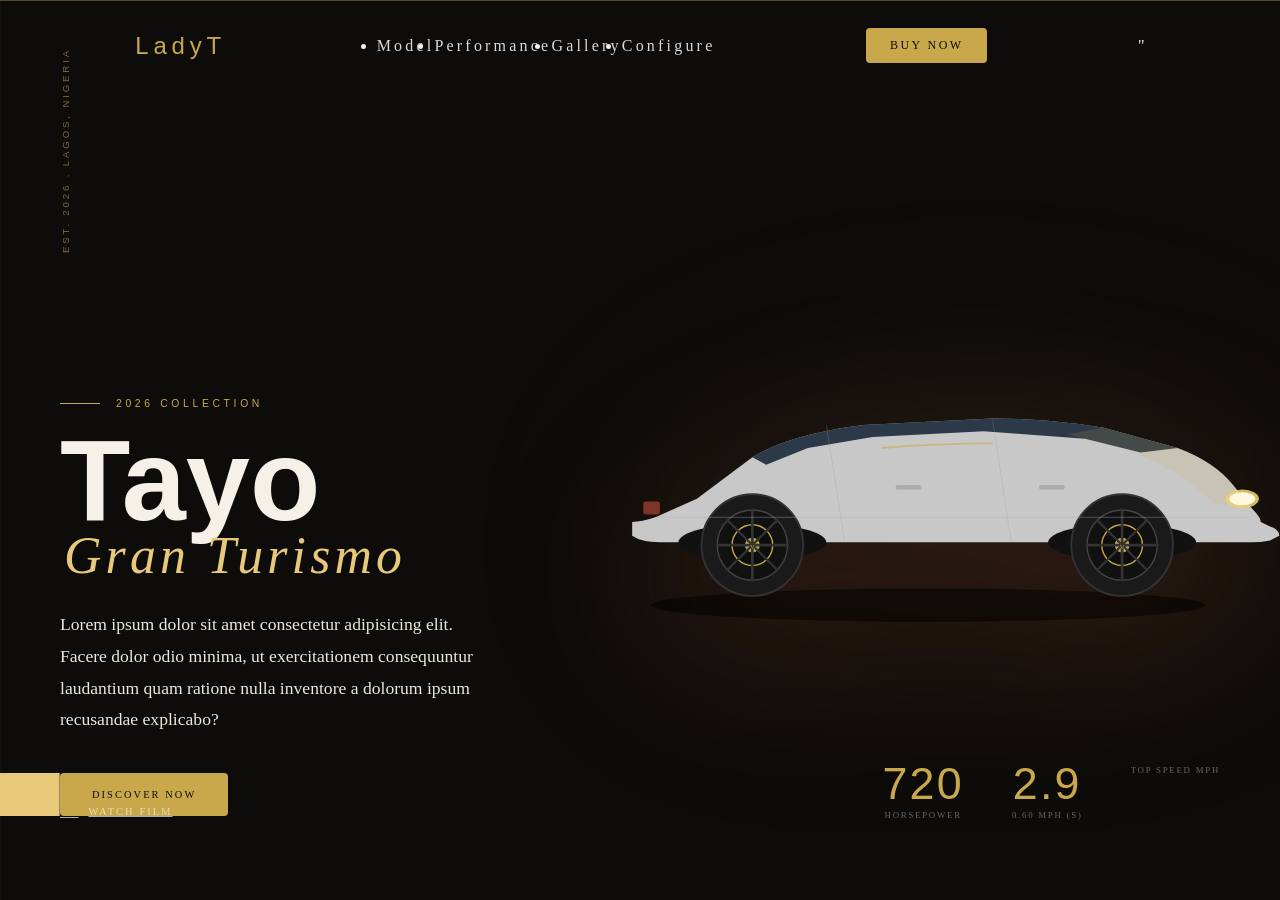
==== The_Car_Website/index.html @ d3ec61ac "I added The car website" ====
<!DOCTYPE html>
<html lang="en">
<head>
    <meta charset="UTF-8">
    <meta name="viewport" content="width=device-width, initial-scale=1.0">
    <title>Tayo Car Shop</title>
    <link rel="stylesheet" href="styles.css">
</head> 
<body>
  <!-- nav -->
  <nav>
    <!-- logo -->
    <a class="nav-logo" href="#">LadyT</a>
    
    <!--navigation links /nav links  -->
    <ul class="nav-links">
      <li>
        <a href="">Model</a>
      </li>
      <li>
        <a href="">Performance</a>
      </li>
      <li>
        <a href="">Gallery</a>
      </li>
      <li>
      <a href="">Configure</a>
      </li>
    </ul> 
    
    <a class="nav-cta" href="">Buy Now</a>                                                                                                                                                                                                                                                                                                                                                                                                                                                                                                                                                                                                                                                                                                                                                                                                                                                                                                                                                                                                                                                                                                                                                                                                                                                                                                                                                                                                                                                                                                                                                                                                                                                                                                                                                                                                                                                                                                                                                                                                                                                                                                                                                                                                                                                                                                                                                                                                                                                                                                                                                                                                                                                                                                                                                                                                                                                                                                                                                                                                                                                                                                                                                                                                                                                                                                                                                                                                                                                                                                                                                                                                                                                                                                                                                                                                                                                                                                                                                                                                                                                                                                                                                                                                                                                                                                                                                                                                                                                                                                                                                                                                                                                                                                                                                                                                                                                                                                                                                                                                                                                                                                                                                                                                                                                                                                                                                                                                                                                                                                                                                                                                                                                                                                                                                                                                                                                                                                                                                                                                                                                                                                                                                                                                                                                                                                                                                                                                                                                                                                                                                                                                                                                                                                                                                                                                                                                                                                                                                                                                                                                                                                                                                                                                                                                                                                                                                                                                                                                                                                                                                                                                                                                                                                                                                                                                                                                                                                                                                                                                 "
   </nav>
    <!-- Hero  -->
  <section class="hero">
    <div class="hero-bg"></div>
    <div class="hero-grid"></div>
    
    <span class="hero-tag">Est. 2026 . Lagos, Nigeria</span>

    <!-- our car -->
     <div class="hero-car">
      <svg viewBox="0 0 900 400" xmlns="http://www.w3.org/2000/svg" class="car-svg">
        <!-- Shadow -->
        <ellipse cx="450" cy="370" rx="300" ry="18" fill="rgba(0,0,0,0.5)" />
        <!-- Body -->
        <path
          d="M130 280 Q140 280 155 275 L200 255 L260 210 Q300 185 380 175 L520 168 Q580 168 640 178 L720 200 Q760 215 780 240 L800 265 Q810 275 810 280 L820 285 Q830 288 830 295 L820 300 Q810 302 800 302 L160 302 Q140 302 130 295 Z"
          fill="#c8c8c8" />
        <!-- Glass top -->
        <path
          d="M260 210 Q300 185 380 175 L520 168 Q580 168 640 178 L720 200 L680 205 L620 190 L510 182 L390 188 L320 200 L275 218 Z"
          fill="#1a2a3a" opacity="0.9" />
        <!-- Hood stripe gold -->
        <path d="M640 178 L720 200 Q760 215 780 240 L800 265 L760 260 L730 235 Q700 215 660 200 L600 185 Z"
          fill="#c9a84c" opacity="0.15" />
        <!-- Wheel arches -->
        <ellipse cx="260" cy="302" rx="80" ry="20" fill="#111" />
        <ellipse cx="660" cy="302" rx="80" ry="20" fill="#111" />
        <!-- Wheels back -->
        <circle cx="260" cy="305" r="55" fill="#1a1a1a" stroke="#333" stroke-width="2" />
        <circle cx="260" cy="305" r="38" fill="#111" stroke="#444" stroke-width="1.5" />
        <circle cx="260" cy="305" r="22" fill="#0d0d0d" stroke="#c9a84c" stroke-width="1.5" />
        <circle cx="260" cy="305" r="8" fill="#c9a84c" />
        <!-- Spokes back -->
        <line x1="260" y1="267" x2="260" y2="343" stroke="#333" stroke-width="3" stroke-linecap="round" />
        <line x1="222" y1="305" x2="298" y2="305" stroke="#333" stroke-width="3" stroke-linecap="round" />
        <line x1="233" y1="278" x2="287" y2="332" stroke="#333" stroke-width="2.5" stroke-linecap="round" />
        <line x1="287" y1="278" x2="233" y2="332" stroke="#333" stroke-width="2.5" stroke-linecap="round" />
        <!-- Wheels front -->
        <circle cx="660" cy="305" r="55" fill="#1a1a1a" stroke="#333" stroke-width="2" />
        <circle cx="660" cy="305" r="38" fill="#111" stroke="#444" stroke-width="1.5" />
        <circle cx="660" cy="305" r="22" fill="#0d0d0d" stroke="#c9a84c" stroke-width="1.5" />
        <circle cx="660" cy="305" r="8" fill="#c9a84c" />
        <!-- Spokes front -->
        <line x1="660" y1="267" x2="660" y2="343" stroke="#333" stroke-width="3" stroke-linecap="round" />
        <line x1="622" y1="305" x2="698" y2="305" stroke="#333" stroke-width="3" stroke-linecap="round" />
        <line x1="633" y1="278" x2="687" y2="332" stroke="#333" stroke-width="2.5" stroke-linecap="round" />
        <line x1="687" y1="278" x2="633" y2="332" stroke="#333" stroke-width="2.5" stroke-linecap="round" />
        <!-- Side detail -->
        <path d="M155 275 L800 275" stroke="#b0b0b0" stroke-width="1.5" opacity="0.3" />
        <path d="M400 200 Q460 195 520 195" stroke="#c9a84c" stroke-width="2" opacity="0.6" fill="none" />
        <!-- Headlight -->
        <ellipse cx="790" cy="255" rx="18" ry="10" fill="#e8d070" opacity="0.9" />
        <ellipse cx="790" cy="255" rx="14" ry="7" fill="#fff8e0" />
        <!-- Tail light -->
        <rect x="142" y="258" width="18" height="14" rx="3" fill="#8b3a2a" opacity="0.9" />
        <!-- Door lines -->
        <path d="M340 175 L360 302" stroke="#999" stroke-width="1" opacity="0.3" fill="none" />
        <path d="M520 170 L540 302" stroke="#999" stroke-width="1" opacity="0.3" fill="none" />
        <!-- Door handles -->
        <rect x="415" y="240" width="28" height="5" rx="2.5" fill="#999" opacity="0.6" />
        <rect x="570" y="240" width="28" height="5" rx="2.5" fill="#999" opacity="0.6" />
        <!-- Logo on wheel center -->
        <text x="260" y="309" text-anchor="middle" font-size="7" fill="#c9a84c" font-family="Georgia">V</text>
        <text x="660" y="309" text-anchor="middle" font-size="7" fill="#c9a84c" font-family="Georgia">V</text>
      </svg>
       </div>
    <!-- hero content -->
    <div class="hero-content">
      <div class="hero-eyebrow">2026 Collection</div>
      <h1 class="hero-title">Tayo<em>Gran Turismo</em></h1>
      <p class="hero-desc">Lorem ipsum dolor sit amet consectetur adipisicing elit. Facere dolor odio minima, ut exercitationem consequuntur laudantium quam ratione nulla inventore a dolorum ipsum recusandae explicabo?</p>
    <!-- actions -->
     <div class="hero-action">
      <a class="btn-primary" href="#"><span>Discover Now</span></a>
      <a class="btn-secondary" href="#">Watch Film</a>
     </div>
    </div>
    <!-- stats -->
    <div class="hero-stats">

      <div class="stat-item">
        <span class="stat-num">720</span>
        <span class="stat-label">Horsepower</span>
      </div>

      <div class="stat-item">
        <span class="stat-num">2.9</span>
        <span class="stat-label">0.60 mph (s)</span>
      </div>

      <div class="stat-item">
        <span class="stat-num"></span>
        <span class="stat-label">Top Speed mph</span>
      </div>
      
    </div>
  </section>

  <!-- cars {models} -->
   <!-- footer -->
</body>
</html>
---- The_Car_Website/styles.css ----
/* resetting the page */
*, *::before, *::after {
margin: 0;
padding: 0;
box-sizing: border-box;
}

/* delaring my colors */
:root {
    --cream: #f5f0e8;
    --ivory: #ede8dc;
    --dark: #0d0c0a;
    --carbon: #1a1917;
    --gold: #c9a84c;
    --gold-light: #e8c97a;
    --rust: #8b3a2a;
    --muted: #6b6560;
    --border: rgba(201, 168, 76, 0.25);
}

html {
    scroll-behavior: smooth;
}

body {
    background: var(--dark);
    color: var(--cream);
    font-family: Cambria, Cochin, Georgia, Times, 'Times New Roman', serif;
    overflow-x: hidden;
    /* cursor: none; */
}

/* nav styles starts here */

nav {
    position: fixed;
    z-index: 100;
    display: flex;
    align-items: center;
    justify-content: space-around;
    padding: 28px 60px;
    width: 100%;
    text-decoration: none;
    /* background-color: var(--muted); */
}    

.nav-links {
    display: flex;
    gap: 48px
    list-style: none;
}

.nav-logo {
    color: var(--gold);
    font-family: 'Trebuchet MS', 'Lucida Sans Unicode', 'Lucida Grande', 'Lucida Sans', Arial, sans-serif;
    letter-spacing: 0.2em;
    font-size: 1.5em;
    text-decoration: none;
}

.nav-links a {
    text-decoration: none;
    color: var(--cream);
    font-size: 1rem;
    letter-spacing: 0.2em;
    opacity: 0.9;
    transition: opacity 0.2s ease-in-out;
    }    

.nav-links a:hover {
    opacity: 1;
    color: var(--gold);
}

.nav-cta {
    font-size: 0.75rem;
    letter-spacing: 0.2em;
    color: var(--dark);
    background: var(--gold);
    text-transform: uppercase;
    text-decoration: none;
    padding: 10px 24px;
    border-radius: 4px;
}

.nav-cta:hover {
    background: e8c97a;
}
/* navigation ends here */  
/* hero styles starts here */

.hero {
    min-height: 100vh;
    position: relative;
    display: flex;
    align-items: flex-end;
    overflow: hidden;
    padding: 0 60px 80px;
}
.hero-bg {
    position: absolute;
    inset: 0;
    background: radial-gradient(eclipse 80% 60% at 70% 50%, rgba(139, 58, 42, 0.12) 0%, transparent 60%), linear-gradient(135deg, #0d0c0a 0%, #1a1917 50%, #0d0c0a)
}
.hero-grid {
    position: absolute;
    inset: 0;
    background-image: linear-gradient(rgba(201,168,76,0.4) 1px, transparent 1px), linear-gradient(90deg, rgba(201,168,76,0.04) 1px, transparent 1px);
    background-size: 80px 80px
    mask-image: linear-gradient(to bottom, transparent 0%, black 30%, black 70%, transparent 100%);
}

.hero-car {
    position:absolute;
    right: -5%;
    top: 50%;
    transform: translateY(-50%);
    width: 65%;
    animation: jump 6s ease-in-out infinite; 
}
@keyframes jump {
    0%, 100% {
        transform: translateY(-50%) translateX(0)
    }
    50% {
        transform: translateY(-52%) translateX(-8px);
    }
}

.hero-car svg {
    width: 100%
    height: auto;
    filter: drop-shadow(0 40px 80px rgba(139,58,42,0.3)) drop-shadow(0 0 120px rgba(201,168,76,0.08));
} 

.hero-tag {
    position:absolute;
    top: 48px;
    left: 60px;
    font-family: Verdana, Geneva, Tahoma, sans-serif;
    font-size: 0.6rem;
    letter-spacing: 0.3em;
    color: var(--gold);
    text-transform: uppercase;
    writing-mode:vertical-rl;
    transform: rotate(180deg);
    opacity: 0.6;
}

.hero-content { 
    position: relative;
    z-index: 2;
    max-width: 580px;
}

.hero-eyebrow {
    font-family: 'Trebuchet MS', 'Lucida Sans Unicode', 'Lucida Grande', 'Lucida Sans', Arial, sans-serif;
    font-size: 0.65rem;
    letter-spacing: 0.35em;
    color: var(--gold);
    text-transform: uppercase;
    margin-bottom: 20px;
    display: flex;
    align-items: center;
    gap: 16px;
}

.hero-eyebrow::before {
    content: '';
    width: 40px;
    height: 1px;
    background: var(--gold);
}

.hero-title {
    font-family: 'Gill Sans', 'Gill Sans MT', Calibri, 'Trebuchet MS', sans-serif;
    font-size: clamp(5rem, 9vw, 10rem);
    line-height: 0.9;
    margin-bottom: 30px;
}

.hero-title em {
    display: block;
    font-family: Georgia, 'Times New Roman', Times, serif;
    font-style: italic;
    font-size: 0.45em;
    font-weight: 300;
    letter-spacing: 0.08em;
    color: var(--gold-light);
    padding-left: 4px;
}

.hero-desc {
    font-size: 1.1rem;
    line-height: 1.8;
    color: var(--ivory);
    max-width: 420px;
    margin-bottom: 48px;
}

.hero-actions {
    display: flex;
    gap: 24px;
    align-items: center;
}

.btn-primary {
    font-size: 0.65rem;
    letter-spacing: 0.2em;
    text-transform: uppercase;
    color: var(--dark);
    background: var(--gold);
    padding: 16px 32px;
    text-decoration: none;
    border-radius: 4px;
    transition: all 0.3s;
    position: relative;
    overflow:hidden;
}

.btn-primary::after {
    content: '';
    position: absolute;
    inset: 0;
    background: var(--gold-light);
    transform: translateX(-100%);
    transition: transform 0.3s ease;
}
.btn-primary:hover::after {
    transform: translateX(0);
}

.btn-primary span {
    position: relative;
    z-index: 1;
}

.btn-secondary {
    font-size: 0.65rem;
    letter-spacing: 0.2em;
    text-transform: uppercase;
    color: var(--cream)
    text-decoration: none;
    display: flex;
    align-items: center;
    gap: 10px;
    opacity: 0.7;
    transition: opacity 0.2s;
}

.btn-secondary:hover {
    opacity: 1;
}

.btn-secondary::before {
    content: '->';
    font-size: 1rem;
    color: var(--gold);
}

.hero-stats {
    position: absolute;
    right: 60px;
    bottom: 80px;
    display: flex;
    gap: 48px;
    z-index: 2;
}

.stat-item {
    text-align: center;
}

.stat-num {
    font-family: 'Trebuchet MS', 'Lucida Sans Unicode', 'Lucida Grande', 'Lucida Sans', Arial, sans-serif;
    font-size: 2.8rem;
    letter-spacing: 0.05em;
    color: var(--gold);
    display: block;
    line-height: 1;
}

.stat-label {
    font-size: 0.55rem;
    letter-spacing: 0.2em;
    text-transform: uppercase;
    color: var(--muted);
    margin-top: 4px;
    display: block;
}
/* hero styles ends here */
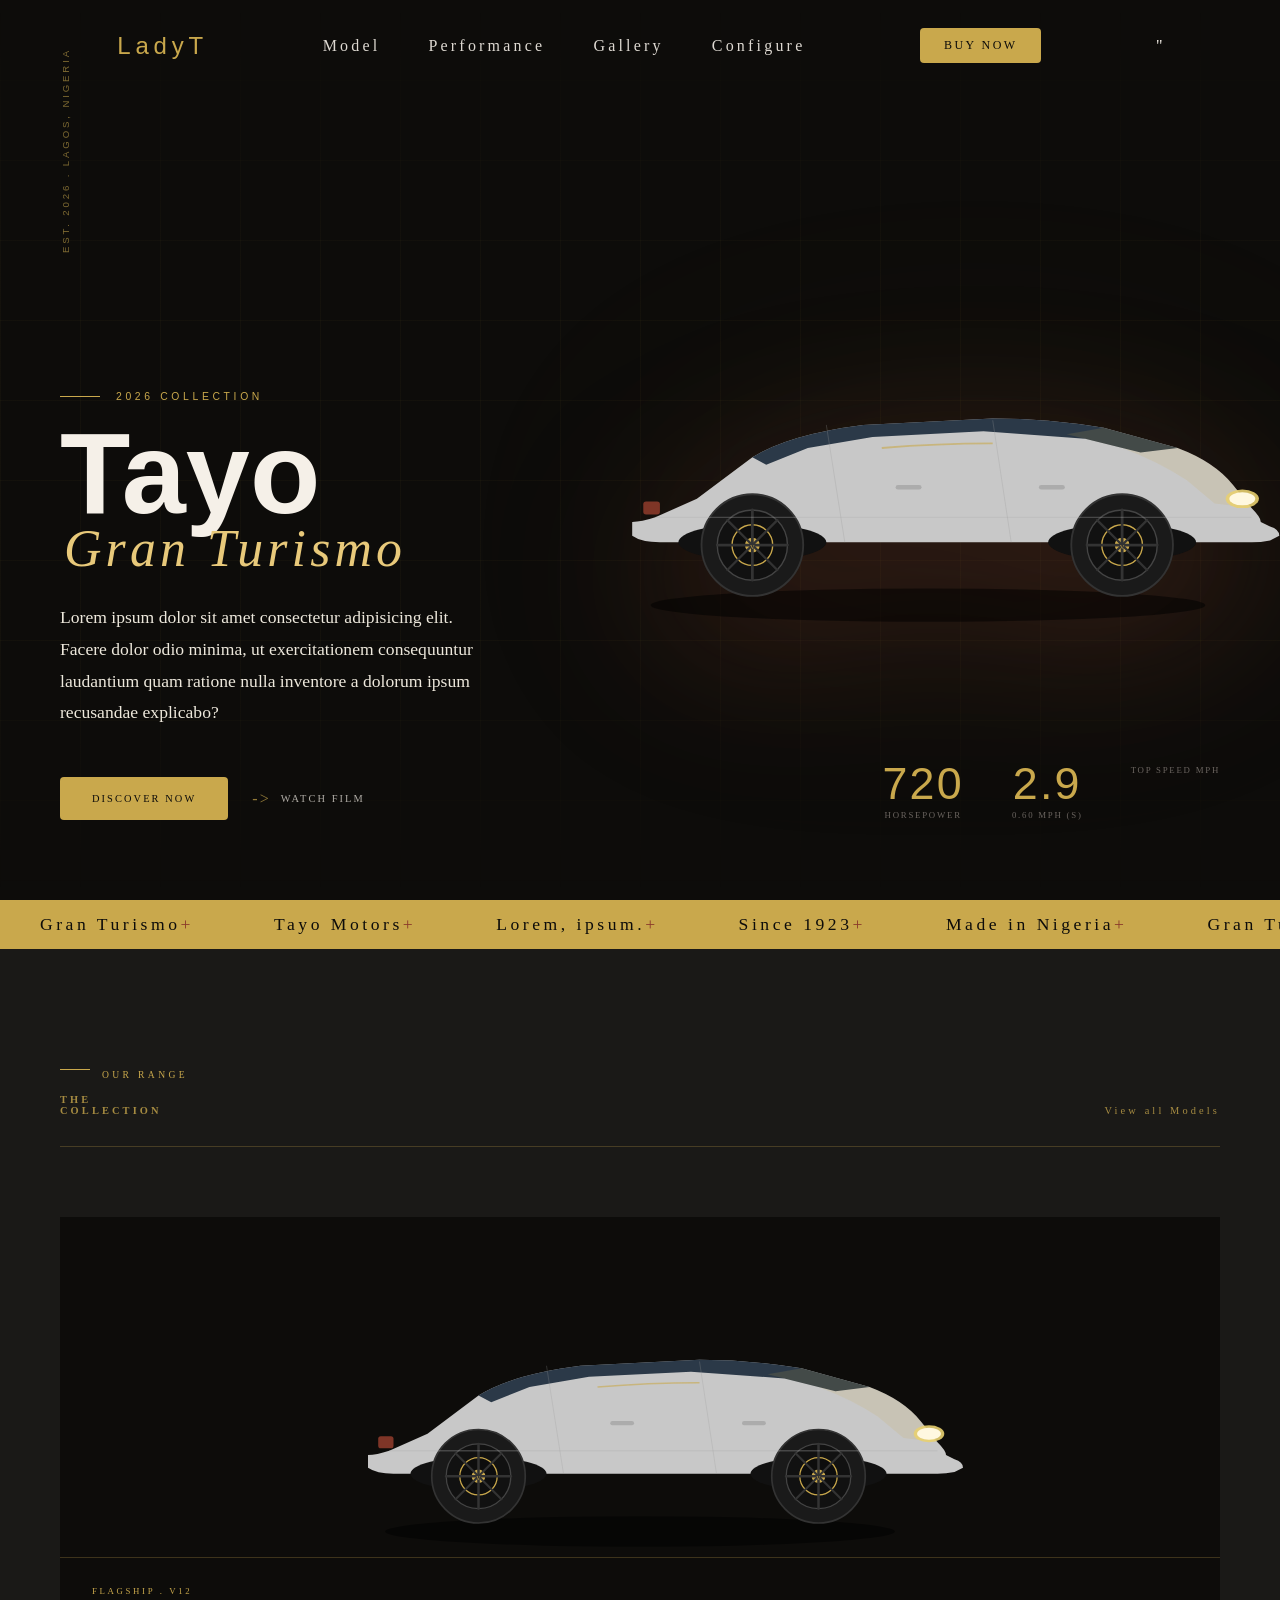
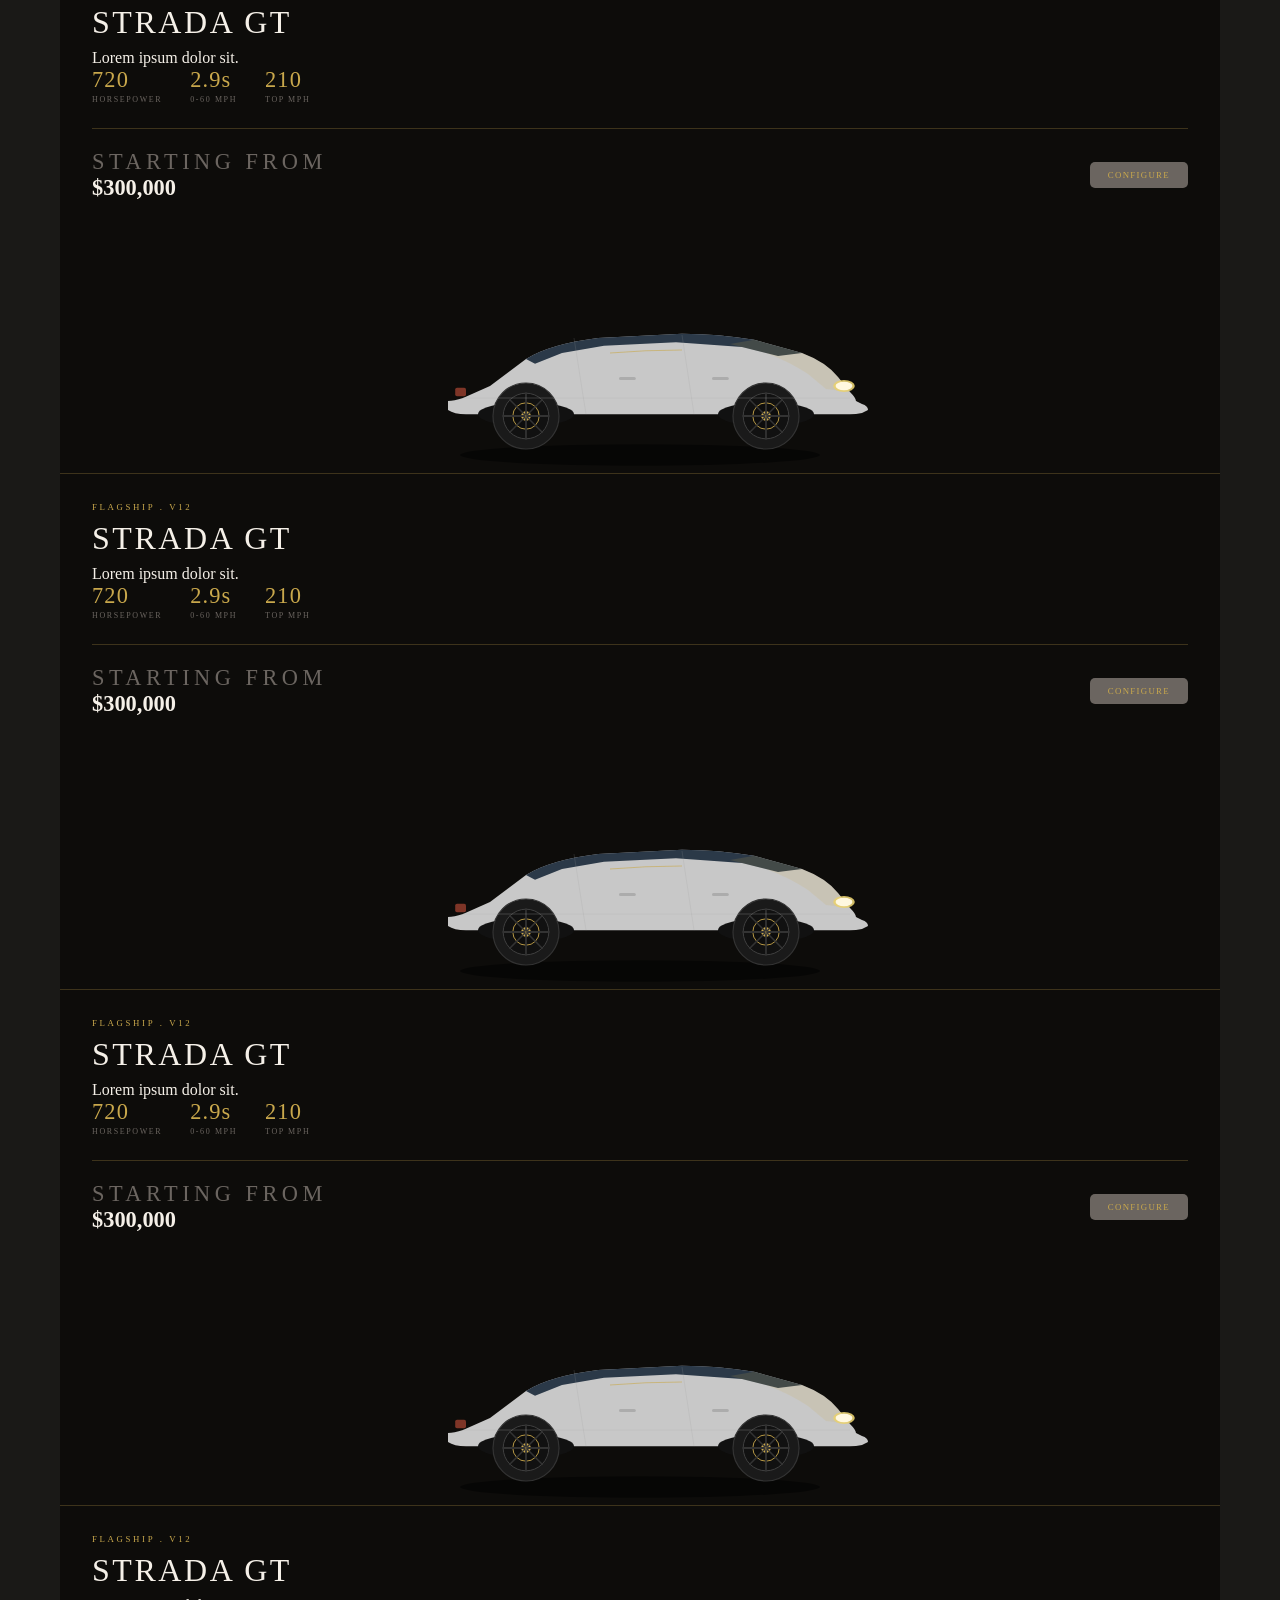
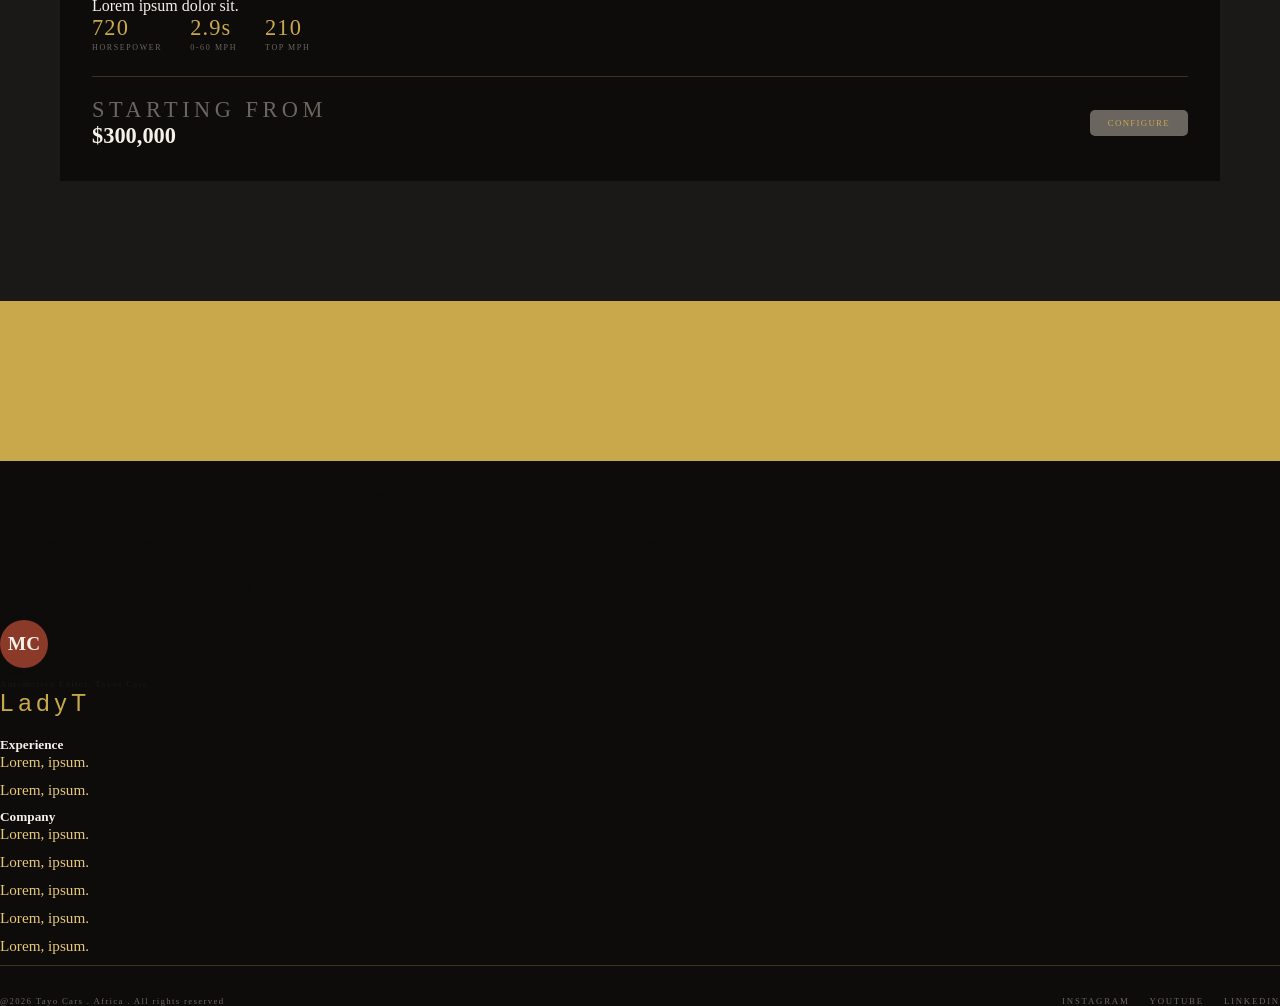
==== commit c817334e: "I added the Portfolio_Card" ====
--- a/The_Car_Website/index.html
+++ b/The_Car_Website/index.html
@@ -118,7 +118,6 @@
         <span class="stat-num">2.9</span>
         <span class="stat-label">0.60 mph (s)</span>
       </div>
-
       <div class="stat-item">
         <span class="stat-num"></span>
         <span class="stat-label">Top Speed mph</span>
@@ -127,7 +126,507 @@
     </div>
   </section>
 
-  <!-- cars {models} -->
-   <!-- footer -->
+  <!-- marquee-->
+   <div class="marquee-strip">
+    <div class="marquee-inner">
+      <span class="marquee-item">Gran Turismo<span class="marquee-dot">+</span></span>
+      <span class="marquee-item">Tayo Motors<span class="marquee-dot">+</span></span>
+      <span class="marquee-item">Lorem, ipsum.<span class="marquee-dot">+</span></span>
+      <span class="marquee-item">Since 1923<span class="marquee-dot">+</span></span>
+      <span class="marquee-item">Made in Nigeria<span class="marquee-dot">+</span></span>
+      <span class="marquee-item">Gran Turismo<span class="marquee-dot">+</span></span>
+      <span class="marquee-item">Tayo Motors<span class="marquee-dot">+</span></span>
+      <span class="marquee-item">Lorem, ipsum.<span class="marquee-dot">+</span></span>
+      <span class="marquee-item">Made in Nigeria<span class="marquee-dot">+</span></sp
+      <span class="marquee-item">Gran Turismo<span class="marquee-dot">+</span></span>
+      <span class="marquee-item">Tayo Motors<span class="marquee-dot">+</span></span>
+      <span class="marquee-item">Lorem, ipsum.<span class="marquee-dot">+</span></span>
+      <span class="marquee-item">Since 1923<span class="marquee-dot">+</span></span>
+      </div>
+   </div>
+  <!-- cars {models} section -->
+   <section class="models">
+    <div class="section-header">
+      <di>
+        <div class="section-label">Our Range</div>
+        <h2 class="section-link">THE <br> COLLECTION</h2>
+      </di>
+      <a href="#" class="section-link">View all Models</a>
+    </div>
+<div class="models-grid">
+
+  <!-- first card-large-->
+   <div class="model-card">
+    <div class="model-visual">
+      <div class="model-bg bg-1"></div>
+
+      <!-- importing car SVG-->
+       <svg viewBox="0 0 900 400" xmlns="http://www.w3.org/2000/svg" class="car-svg another-class">
+        <!-- Shadow -->
+        <ellipse cx="450" cy="370" rx="300" ry="18" fill="rgba(0,0,0,0.5)" />
+        <!-- Body -->
+        <path
+          d="M130 280 Q140 280 155 275 L200 255 L260 210 Q300 185 380 175 L520 168 Q580 168 640 178 L720 200 Q760 215 780 240 L800 265 Q810 275 810 280 L820 285 Q830 288 830 295 L820 300 Q810 302 800 302 L160 302 Q140 302 130 295 Z"
+          fill="#c8c8c8" />
+        <!-- Glass top -->
+        <path
+          d="M260 210 Q300 185 380 175 L520 168 Q580 168 640 178 L720 200 L680 205 L620 190 L510 182 L390 188 L320 200 L275 218 Z"
+          fill="#1a2a3a" opacity="0.9" />
+        <!-- Hood stripe gold -->
+        <path d="M640 178 L720 200 Q760 215 780 240 L800 265 L760 260 L730 235 Q700 215 660 200 L600 185 Z"
+          fill="#c9a84c" opacity="0.15" />
+        <!-- Wheel arches -->
+        <ellipse cx="260" cy="302" rx="80" ry="20" fill="#111" />
+        <ellipse cx="660" cy="302" rx="80" ry="20" fill="#111" />
+        <!-- Wheels back -->
+        <circle cx="260" cy="305" r="55" fill="#1a1a1a" stroke="#333" stroke-width="2" />
+        <circle cx="260" cy="305" r="38" fill="#111" stroke="#444" stroke-width="1.5" />
+        <circle cx="260" cy="305" r="22" fill="#0d0d0d" stroke="#c9a84c" stroke-width="1.5" />
+        <circle cx="260" cy="305" r="8" fill="#c9a84c" />
+        <!-- Spokes back -->
+        <line x1="260" y1="267" x2="260" y2="343" stroke="#333" stroke-width="3" stroke-linecap="round" />
+        <line x1="222" y1="305" x2="298" y2="305" stroke="#333" stroke-width="3" stroke-linecap="round" />
+        <line x1="233" y1="278" x2="287" y2="332" stroke="#333" stroke-width="2.5" stroke-linecap="round" />
+        <line x1="287" y1="278" x2="233" y2="332" stroke="#333" stroke-width="2.5" stroke-linecap="round" />
+        <!-- Wheels front -->
+        <circle cx="660" cy="305" r="55" fill="#1a1a1a" stroke="#333" stroke-width="2" />
+        <circle cx="660" cy="305" r="38" fill="#111" stroke="#444" stroke-width="1.5" />
+        <circle cx="660" cy="305" r="22" fill="#0d0d0d" stroke="#c9a84c" stroke-width="1.5" />
+        <circle cx="660" cy="305" r="8" fill="#c9a84c" />
+        <!-- Spokes front -->
+        <line x1="660" y1="267" x2="660" y2="343" stroke="#333" stroke-width="3" stroke-linecap="round" />
+        <line x1="622" y1="305" x2="698" y2="305" stroke="#333" stroke-width="3" stroke-linecap="round" />
+        <line x1="633" y1="278" x2="687" y2="332" stroke="#333" stroke-width="2.5" stroke-linecap="round" />
+        <line x1="687" y1="278" x2="633" y2="332" stroke="#333" stroke-width="2.5" stroke-linecap="round" />
+        <!-- Side detail -->
+        <path d="M155 275 L800 275" stroke="#b0b0b0" stroke-width="1.5" opacity="0.3" />
+        <path d="M400 200 Q460 195 520 195" stroke="#c9a84c" stroke-width="2" opacity="0.6" fill="none" />
+        <!-- Headlight -->
+        <ellipse cx="790" cy="255" rx="18" ry="10" fill="#e8d070" opacity="0.9" />
+        <ellipse cx="790" cy="255" rx="14" ry="7" fill="#fff8e0" />
+        <!-- Tail light -->
+        <rect x="142" y="258" width="18" height="14" rx="3" fill="#8b3a2a" opacity="0.9" />
+        <!-- Door lines -->
+        <path d="M340 175 L360 302" stroke="#999" stroke-width="1" opacity="0.3" fill="none" />
+        <path d="M520 170 L540 302" stroke="#999" stroke-width="1" opacity="0.3" fill="none" />
+        <!-- Door handles -->
+        <rect x="415" y="240" width="28" height="5" rx="2.5" fill="#999" opacity="0.6" />
+        <rect x="570" y="240" width="28" height="5" rx="2.5" fill="#999" opacity="0.6" />
+        <!-- Logo on wheel center -->
+        <text x="260" y="309" text-anchor="middle" font-size="7" fill="#c9a84c" font-family="Georgia">V</text>
+        <text x="660" y="309" text-anchor="middle" font-size="7" fill="#c9a84c" font-family="Georgia">V</text>
+      </svg>
+
+    </div>
+
+    <div class="model-info">
+      <!-- badge, name, price, stat, amount -->
+       <div class="model-badge">Flagship . V12</div>
+       <div class="model-name">STRADA GT</div>
+       <div class="model-tagline">Lorem ipsum dolor sit.</div>
+
+       <div class="model-specs">
+
+        <!-- we have three specs -->
+         <div class="spec">
+          <div class="spec-val">720</div>
+          <div class="spec-key">Horsepower</div>
+        </div>
+
+        <div class="spec">
+          <div class="spec-val">2.9s</div>
+          <div class="spec-key">0-60 mph</div>
+        </div>
+
+        <div class="spec">
+          <div class="spec-val">210</div>
+          <div class="spec-key">Top mph</div>
+        </div>
+
+       </div>
+
+       <div class="model-price">
+        <div>
+          <div class="price-label">starting from</div>
+          <div class="price-val">$300,000</div>
+        </div>
+        <a href="#" class="price-btn">Configure</a>
+       </div>
+      </div>
+   </div>
+   
+   
+   <!-- third card -->
+   <div class="model-card">
+    <div class="model-visual">
+      <div class="model-bg bg-3"></div>
+
+      <!-- importing car SVG-->
+       <svg viewBox="0 0 900 400" xmlns="http://www.w3.org/2000/svg" class="car-svg another-class">
+        <!-- Shadow -->
+        <ellipse cx="450" cy="370" rx="300" ry="18" fill="rgba(0,0,0,0.5)" />
+        <!-- Body -->
+        <path
+          d="M130 280 Q140 280 155 275 L200 255 L260 210 Q300 185 380 175 L520 168 Q580 168 640 178 L720 200 Q760 215 780 240 L800 265 Q810 275 810 280 L820 285 Q830 288 830 295 L820 300 Q810 302 800 302 L160 302 Q140 302 130 295 Z"
+          fill="#c8c8c8" />
+        <!-- Glass top -->
+        <path
+          d="M260 210 Q300 185 380 175 L520 168 Q580 168 640 178 L720 200 L680 205 L620 190 L510 182 L390 188 L320 200 L275 218 Z"
+          fill="#1a2a3a" opacity="0.9" />
+        <!-- Hood stripe gold -->
+        <path d="M640 178 L720 200 Q760 215 780 240 L800 265 L760 260 L730 235 Q700 215 660 200 L600 185 Z"
+          fill="#c9a84c" opacity="0.15" />
+        <!-- Wheel arches -->
+        <ellipse cx="260" cy="302" rx="80" ry="20" fill="#111" />
+        <ellipse cx="660" cy="302" rx="80" ry="20" fill="#111" />
+        <!-- Wheels back -->
+        <circle cx="260" cy="305" r="55" fill="#1a1a1a" stroke="#333" stroke-width="2" />
+        <circle cx="260" cy="305" r="38" fill="#111" stroke="#444" stroke-width="1.5" />
+        <circle cx="260" cy="305" r="22" fill="#0d0d0d" stroke="#c9a84c" stroke-width="1.5" />
+        <circle cx="260" cy="305" r="8" fill="#c9a84c" />
+        <!-- Spokes back -->
+        <line x1="260" y1="267" x2="260" y2="343" stroke="#333" stroke-width="3" stroke-linecap="round" />
+        <line x1="222" y1="305" x2="298" y2="305" stroke="#333" stroke-width="3" stroke-linecap="round" />
+        <line x1="233" y1="278" x2="287" y2="332" stroke="#333" stroke-width="2.5" stroke-linecap="round" />
+        <line x1="287" y1="278" x2="233" y2="332" stroke="#333" stroke-width="2.5" stroke-linecap="round" />
+        <!-- Wheels front -->
+        <circle cx="660" cy="305" r="55" fill="#1a1a1a" stroke="#333" stroke-width="2" />
+        <circle cx="660" cy="305" r="38" fill="#111" stroke="#444" stroke-width="1.5" />
+        <circle cx="660" cy="305" r="22" fill="#0d0d0d" stroke="#c9a84c" stroke-width="1.5" />
+        <circle cx="660" cy="305" r="8" fill="#c9a84c" />
+        <!-- Spokes front -->
+        <line x1="660" y1="267" x2="660" y2="343" stroke="#333" stroke-width="3" stroke-linecap="round" />
+        <line x1="622" y1="305" x2="698" y2="305" stroke="#333" stroke-width="3" stroke-linecap="round" />
+        <line x1="633" y1="278" x2="687" y2="332" stroke="#333" stroke-width="2.5" stroke-linecap="round" />
+        <line x1="687" y1="278" x2="633" y2="332" stroke="#333" stroke-width="2.5" stroke-linecap="round" />
+        <!-- Side detail -->
+        <path d="M155 275 L800 275" stroke="#b0b0b0" stroke-width="1.5" opacity="0.3" />
+        <path d="M400 200 Q460 195 520 195" stroke="#c9a84c" stroke-width="2" opacity="0.6" fill="none" />
+        <!-- Headlight -->
+        <ellipse cx="790" cy="255" rx="18" ry="10" fill="#e8d070" opacity="0.9" />
+        <ellipse cx="790" cy="255" rx="14" ry="7" fill="#fff8e0" />
+        <!-- Tail light -->
+        <rect x="142" y="258" width="18" height="14" rx="3" fill="#8b3a2a" opacity="0.9" />
+        <!-- Door lines -->
+        <path d="M340 175 L360 302" stroke="#999" stroke-width="1" opacity="0.3" fill="none" />
+        <path d="M520 170 L540 302" stroke="#999" stroke-width="1" opacity="0.3" fill="none" />
+        <!-- Door handles -->
+        <rect x="415" y="240" width="28" height="5" rx="2.5" fill="#999" opacity="0.6" />
+        <rect x="570" y="240" width="28" height="5" rx="2.5" fill="#999" opacity="0.6" />
+        <!-- Logo on wheel center -->
+        <text x="260" y="309" text-anchor="middle" font-size="7" fill="#c9a84c" font-family="Georgia">V</text>
+        <text x="660" y="309" text-anchor="middle" font-size="7" fill="#c9a84c" font-family="Georgia">V</text>
+      </svg>
+    
+      </div>
+
+    <div class="model-info">
+      <!-- badge, name, price, stat, amount -->
+       <div class="model-badge">Flagship . V12</div>
+       <div class="model-name">STRADA GT</div>
+       <div class="model-tagline">Lorem ipsum dolor sit.</div>
+
+       <div class="model-specs">
+
+        <!-- we have three specs -->
+         <div class="spec">
+          <div class="spec-val">720</div>
+          <div class="spec-key">Horsepower</div>
+        </div>
+
+        <div class="spec">
+          <div class="spec-val">2.9s</div>
+          <div class="spec-key">0-60 mph</div>
+        </div>
+
+        <div class="spec">
+          <div class="spec-val">210</div>
+          <div class="spec-key">Top mph</div>
+        </div>
+
+       </div>
+
+       <div class="model-price">
+        <div>
+          <div class="price-label">starting from</div>
+          <div class="price-val">$300,000</div>
+        </div>
+        <a href="#" class="price-btn">Configure</a>
+       </div>
+      </div>
+   
+    </div>
+
+    <!-- fourth card-->
+<div class="model-card">
+    <div class="model-visual">
+      <div class="model-bg bg-4"></div>
+
+      <!-- importing car SVG-->
+       <svg viewBox="0 0 900 400" xmlns="http://www.w3.org/2000/svg" class="car-svg another-class">
+        <!-- Shadow -->
+        <ellipse cx="450" cy="370" rx="300" ry="18" fill="rgba(0,0,0,0.5)" />
+        <!-- Body -->
+        <path
+          d="M130 280 Q140 280 155 275 L200 255 L260 210 Q300 185 380 175 L520 168 Q580 168 640 178 L720 200 Q760 215 780 240 L800 265 Q810 275 810 280 L820 285 Q830 288 830 295 L820 300 Q810 302 800 302 L160 302 Q140 302 130 295 Z"
+          fill="#c8c8c8" />
+        <!-- Glass top -->
+        <path
+          d="M260 210 Q300 185 380 175 L520 168 Q580 168 640 178 L720 200 L680 205 L620 190 L510 182 L390 188 L320 200 L275 218 Z"
+          fill="#1a2a3a" opacity="0.9" />
+        <!-- Hood stripe gold -->
+        <path d="M640 178 L720 200 Q760 215 780 240 L800 265 L760 260 L730 235 Q700 215 660 200 L600 185 Z"
+          fill="#c9a84c" opacity="0.15" />
+        <!-- Wheel arches -->
+        <ellipse cx="260" cy="302" rx="80" ry="20" fill="#111" />
+        <ellipse cx="660" cy="302" rx="80" ry="20" fill="#111" />
+        <!-- Wheels back -->
+        <circle cx="260" cy="305" r="55" fill="#1a1a1a" stroke="#333" stroke-width="2" />
+        <circle cx="260" cy="305" r="38" fill="#111" stroke="#444" stroke-width="1.5" />
+        <circle cx="260" cy="305" r="22" fill="#0d0d0d" stroke="#c9a84c" stroke-width="1.5" />
+        <circle cx="260" cy="305" r="8" fill="#c9a84c" />
+        <!-- Spokes back -->
+        <line x1="260" y1="267" x2="260" y2="343" stroke="#333" stroke-width="3" stroke-linecap="round" />
+        <line x1="222" y1="305" x2="298" y2="305" stroke="#333" stroke-width="3" stroke-linecap="round" />
+        <line x1="233" y1="278" x2="287" y2="332" stroke="#333" stroke-width="2.5" stroke-linecap="round" />
+        <line x1="287" y1="278" x2="233" y2="332" stroke="#333" stroke-width="2.5" stroke-linecap="round" />
+        <!-- Wheels front -->
+        <circle cx="660" cy="305" r="55" fill="#1a1a1a" stroke="#333" stroke-width="2" />
+        <circle cx="660" cy="305" r="38" fill="#111" stroke="#444" stroke-width="1.5" />
+        <circle cx="660" cy="305" r="22" fill="#0d0d0d" stroke="#c9a84c" stroke-width="1.5" />
+        <circle cx="660" cy="305" r="8" fill="#c9a84c" />
+        <!-- Spokes front -->
+        <line x1="660" y1="267" x2="660" y2="343" stroke="#333" stroke-width="3" stroke-linecap="round" />
+        <line x1="622" y1="305" x2="698" y2="305" stroke="#333" stroke-width="3" stroke-linecap="round" />
+        <line x1="633" y1="278" x2="687" y2="332" stroke="#333" stroke-width="2.5" stroke-linecap="round" />
+        <line x1="687" y1="278" x2="633" y2="332" stroke="#333" stroke-width="2.5" stroke-linecap="round" />
+        <!-- Side detail -->
+        <path d="M155 275 L800 275" stroke="#b0b0b0" stroke-width="1.5" opacity="0.3" />
+        <path d="M400 200 Q460 195 520 195" stroke="#c9a84c" stroke-width="2" opacity="0.6" fill="none" />
+        <!-- Headlight -->
+        <ellipse cx="790" cy="255" rx="18" ry="10" fill="#e8d070" opacity="0.9" />
+        <ellipse cx="790" cy="255" rx="14" ry="7" fill="#fff8e0" />
+        <!-- Tail light -->
+        <rect x="142" y="258" width="18" height="14" rx="3" fill="#8b3a2a" opacity="0.9" />
+        <!-- Door lines -->
+        <path d="M340 175 L360 302" stroke="#999" stroke-width="1" opacity="0.3" fill="none" />
+        <path d="M520 170 L540 302" stroke="#999" stroke-width="1" opacity="0.3" fill="none" />
+        <!-- Door handles -->
+        <rect x="415" y="240" width="28" height="5" rx="2.5" fill="#999" opacity="0.6" />
+        <rect x="570" y="240" width="28" height="5" rx="2.5" fill="#999" opacity="0.6" />
+        <!-- Logo on wheel center -->
+        <text x="260" y="309" text-anchor="middle" font-size="7" fill="#c9a84c" font-family="Georgia">V</text>
+        <text x="660" y="309" text-anchor="middle" font-size="7" fill="#c9a84c" font-family="Georgia">V</text>
+      </svg>
+    
+      </div>
+
+    <div class="model-info">
+      <!-- badge, name, price, stat, amount -->
+       <div class="model-badge">Flagship . V12</div>
+       <div class="model-name">STRADA GT</div>
+       <div class="model-tagline">Lorem ipsum dolor sit.</div>
+
+       <div class="model-specs">
+
+        <!-- we have three specs -->
+         <div class="spec">
+          <div class="spec-val">720</div>
+          <div class="spec-key">Horsepower</div>
+        </div>
+
+        <div class="spec">
+          <div class="spec-val">2.9s</div>
+          <div class="spec-key">0-60 mph</div>
+        </div>
+
+        <div class="spec">  
+          <div class="spec-val">210</div>
+          <div class="spec-key">Top mph</div>
+        </div>
+
+       </div>
+
+       <div class="model-price">
+        <div>
+          <div class="price-label">starting from</div>
+          <div class="price-val">$300,000</div>
+        </div>
+        <a href="#" class="price-btn">Configure</a>
+       </div>
+      </div>
+  
+    </div>
+    
+  <!-- fifth card-->
+   <div class="model-card">
+    <div class="model-visual">
+      <div class="model-bg bg-5"></div>
+
+      <!-- importing car SVG-->
+       <svg viewBox="0 0 900 400" xmlns="http://www.w3.org/2000/svg" class="car-svg another-class">
+        <!-- Shadow -->
+        <ellipse cx="450" cy="370" rx="300" ry="18" fill="rgba(0,0,0,0.5)" />
+        <!-- Body -->
+        <path
+          d="M130 280 Q140 280 155 275 L200 255 L260 210 Q300 185 380 175 L520 168 Q580 168 640 178 L720 200 Q760 215 780 240 L800 265 Q810 275 810 280 L820 285 Q830 288 830 295 L820 300 Q810 302 800 302 L160 302 Q140 302 130 295 Z"
+          fill="#c8c8c8" />
+        <!-- Glass top -->
+        <path
+          d="M260 210 Q300 185 380 175 L520 168 Q580 168 640 178 L720 200 L680 205 L620 190 L510 182 L390 188 L320 200 L275 218 Z"
+          fill="#1a2a3a" opacity="0.9" />
+        <!-- Hood stripe gold -->
+        <path d="M640 178 L720 200 Q760 215 780 240 L800 265 L760 260 L730 235 Q700 215 660 200 L600 185 Z"
+          fill="#c9a84c" opacity="0.15" />
+        <!-- Wheel arches -->
+        <ellipse cx="260" cy="302" rx="80" ry="20" fill="#111" />
+        <ellipse cx="660" cy="302" rx="80" ry="20" fill="#111" />
+        <!-- Wheels back -->
+        <circle cx="260" cy="305" r="55" fill="#1a1a1a" stroke="#333" stroke-width="2" />
+        <circle cx="260" cy="305" r="38" fill="#111" stroke="#444" stroke-width="1.5" />
+        <circle cx="260" cy="305" r="22" fill="#0d0d0d" stroke="#c9a84c" stroke-width="1.5" />
+        <circle cx="260" cy="305" r="8" fill="#c9a84c" />
+        <!-- Spokes back -->
+        <line x1="260" y1="267" x2="260" y2="343" stroke="#333" stroke-width="3" stroke-linecap="round" />
+        <line x1="222" y1="305" x2="298" y2="305" stroke="#333" stroke-width="3" stroke-linecap="round" />
+        <line x1="233" y1="278" x2="287" y2="332" stroke="#333" stroke-width="2.5" stroke-linecap="round" />
+        <line x1="287" y1="278" x2="233" y2="332" stroke="#333" stroke-width="2.5" stroke-linecap="round" />
+        <!-- Wheels front -->
+        <circle cx="660" cy="305" r="55" fill="#1a1a1a" stroke="#333" stroke-width="2" />
+        <circle cx="660" cy="305" r="38" fill="#111" stroke="#444" stroke-width="1.5" />
+        <circle cx="660" cy="305" r="22" fill="#0d0d0d" stroke="#c9a84c" stroke-width="1.5" />
+        <circle cx="660" cy="305" r="8" fill="#c9a84c" />
+        <!-- Spokes front -->
+        <line x1="660" y1="267" x2="660" y2="343" stroke="#333" stroke-width="3" stroke-linecap="round" />
+        <line x1="622" y1="305" x2="698" y2="305" stroke="#333" stroke-width="3" stroke-linecap="round" />
+        <line x1="633" y1="278" x2="687" y2="332" stroke="#333" stroke-width="2.5" stroke-linecap="round" />
+        <line x1="687" y1="278" x2="633" y2="332" stroke="#333" stroke-width="2.5" stroke-linecap="round" />
+        <!-- Side detail -->
+        <path d="M155 275 L800 275" stroke="#b0b0b0" stroke-width="1.5" opacity="0.3" />
+        <path d="M400 200 Q460 195 520 195" stroke="#c9a84c" stroke-width="2" opacity="0.6" fill="none" />
+        <!-- Headlight -->
+        <ellipse cx="790" cy="255" rx="18" ry="10" fill="#e8d070" opacity="0.9" />
+        <ellipse cx="790" cy="255" rx="14" ry="7" fill="#fff8e0" />
+        <!-- Tail light -->
+        <rect x="142" y="258" width="18" height="14" rx="3" fill="#8b3a2a" opacity="0.9" />
+        <!-- Door lines -->
+        <path d="M340 175 L360 302" stroke="#999" stroke-width="1" opacity="0.3" fill="none" />
+        <path d="M520 170 L540 302" stroke="#999" stroke-width="1" opacity="0.3" fill="none" />
+        <!-- Door handles -->
+        <rect x="415" y="240" width="28" height="5" rx="2.5" fill="#999" opacity="0.6" />
+        <rect x="570" y="240" width="28" height="5" rx="2.5" fill="#999" opacity="0.6" />
+        <!-- Logo on wheel center -->
+        <text x="260" y="309" text-anchor="middle" font-size="7" fill="#c9a84c" font-family="Georgia">V</text>
+        <text x="660" y="309" text-anchor="middle" font-size="7" fill="#c9a84c" font-family="Georgia">V</text>
+      </svg>
+    
+      </div>
+
+    <div class="model-info">
+      <!-- badge, name, price, stat, amount -->
+       <div class="model-badge">Flagship . V12</div>
+       <div class="model-name">STRADA GT</div>
+       <div class="model-tagline">Lorem ipsum dolor sit.</div>
+
+       <div class="model-specs">
+
+        <!-- we have three specs -->
+         <div class="spec">
+          <div class="spec-val">720</div>
+          <div class="spec-key">Horsepower</div>
+        </div>
+
+        <div class="spec">
+          <div class="spec-val">2.9s</div>
+          <div class="spec-key">0-60 mph</div>
+        </div>
+
+        <div class="spec">  
+          <div class="spec-val">210</div>
+          <div class="spec-key">Top mph</div>
+        </div>
+
+       </div>
+
+       <div class="model-price">
+        <div>
+          <div class="price-label">starting from</div>
+          <div class="price-val">$300,000</div>
+        </div>
+        <a href="#" class="price-btn">Configure</a>
+       </div>
+      </div>
+  
+    </div>
+
+  </div>
+
+  </section>
+  <!-- Testimonials section -->
+   <div class="testimonial-section"
+
+    <div class="quote-mark"></div>
+
+   <div>
+    <p class="testimonial-text">Lorem ipsum dolor sit amet consectetur adipisicing elit. Qui, voluptates! Laboriosam, earum quas. Delectus natus, nostrum accusamus quam consequuntur molestiae eum sapiente asperiores officiis voluptas.</p>
+
+    <div class="testimonial-author">
+      <!-- avatar (dp), name, title -->
+       <div class="author-avatar">MC</div>
+    </div>
+    <div class="author-name"> Tayos Carshop</div>
+    <div class="author-title">Automotive Editor, Tayos Cars</div>
+   </div>
+  </div>
+</div>
+
+</div>
+
+<!-- footer -->
+ <footer>
+  <div class="footer-top">
+
+    <!-- logo, footer links (model, experience, company),-->
+     <div class="footer-brand">
+      <a href="#" class="nav-logo">LadyT</a>
+      <p class="footer-tagline"></p>
+     </div>
+  </div>
+ </footer>
+<!-- footer, model -->
+ <div class="footer-col">
+  <h5>Experience</h5>
+  <ul>
+    <li><a href="#">Lorem, ipsum.</a></li>
+    <li><a href="#">Lorem, ipsum.</a></li>
+  </ul>
+ </div>
+
+ <!-- footer, company -->
+  <div class="footer-col">
+    <h5>Company</h5>
+    <ul>
+      <li><a href="#">Lorem, ipsum.</a></li>
+      <li><a href="#">Lorem, ipsum.</a></li>
+      <li><a href="#">Lorem, ipsum.</a></li>
+      <li><a href="#">Lorem, ipsum.</a></li>
+      <li><a href="#">Lorem, ipsum.</a></li>
+    </ul>
+
+  </div>
+</div>
+
+<div class="footer-bottom">
+  <span class="footer-copy">@2026 Tayo Cars . Africa . All rights reserved</span>
+
+  <div class="footer-socials">
+    <a class="social-link" href="#">Instagram</a>
+    <a class="social-link" href="#">YouTube</a>
+    <a class="social-link" href="#">LinkedIn</a>
+  </div>
+</div>
+</footer>
+
 </body>
+
 </html>
--- a/The_Car_Website/styles.css
+++ b/The_Car_Website/styles.css
@@ -46,7 +46,7 @@
 
 .nav-links {
     display: flex;
-    gap: 48px
+    gap: 48px;
     list-style: none;
 }
 
@@ -105,8 +105,8 @@
 .hero-grid {
     position: absolute;
     inset: 0;
-    background-image: linear-gradient(rgba(201,168,76,0.4) 1px, transparent 1px), linear-gradient(90deg, rgba(201,168,76,0.04) 1px, transparent 1px);
-    background-size: 80px 80px
+    background-image: linear-gradient(rgba(201,168,76,0.04) 1px, transparent 1px), linear-gradient(90deg, rgba(201,168,76,0.04) 1px, transparent 1px);
+    background-size: 80px 80px;
     mask-image: linear-gradient(to bottom, transparent 0%, black 30%, black 70%, transparent 100%);
 }
 
@@ -128,7 +128,7 @@
 }
 
 .hero-car svg {
-    width: 100%
+    width: 100%;
     height: auto;
     filter: drop-shadow(0 40px 80px rgba(139,58,42,0.3)) drop-shadow(0 0 120px rgba(201,168,76,0.08));
 } 
@@ -198,7 +198,7 @@
     margin-bottom: 48px;
 }
 
-.hero-actions {
+.hero-action {
     display: flex;
     gap: 24px;
     align-items: center;
@@ -239,7 +239,7 @@
     font-size: 0.65rem;
     letter-spacing: 0.2em;
     text-transform: uppercase;
-    color: var(--cream)
+    color: var(--cream);
     text-decoration: none;
     display: flex;
     align-items: center;
@@ -289,3 +289,394 @@
     display: block;
 }
 /* hero styles ends here */
+
+/* marquee starts here */
+.marquee-strip {
+   background: var(--gold);
+   padding: 14px 0;
+   overflow: hidden;
+   white-space: nowrap; 
+}
+.marquee-inner {
+    display: inline-flex;
+    animation: marquee 20s linear infinite;
+}
+
+.marquee-item {
+    font-size: 1.1rem;
+    letter-spacing: 0.2em;
+    color: var(--dark);
+    padding: 0 40px;
+}
+
+.marquee-dot {
+    color: var(--rust);
+}
+
+@keyframes marquee {
+    from { transform: translateX(0);}
+    to { transform: translateX(-50%);}
+}
+/* marquee ends here */
+
+/* car model starts here */
+
+.models {
+    background: var(--carbon);
+    padding: 120px 60px;
+}
+
+.section-header {
+    display: flex;
+    justify-content: space-between;
+    align-items: flex-end;
+    margin-bottom: 70px;
+    padding-bottom: 30px;
+    border-bottom: 1px solid var(--border)
+}
+
+.section-label {
+    font-size: 0.6rem;
+    letter-spacing: 0.35em;
+    color: var(--gold);
+    text-transform: uppercase;
+    margin-bottom: 14px;
+    display: flex;
+    align-items: flex;
+    gap: 12px;
+}
+
+.section-label::before {
+    content: '';
+    width: 30px;
+    height: 1px;
+    background: var(--gold);
+}
+
+.section-title {
+    font-family: 'Trebuchet MS', 'Lucida Sans Unicode', 'Lucida Grande', 'Lucida Sans', Arial, sans-serif;
+    font-size: clamp(3rem, 5vw, 5.5rem);
+    letter-spacing: 0.05em;
+}
+
+.section-link {
+    font-size: 0.65rem;
+    letter-spacing: 0.3em;
+    color: var(--gold);
+    text-decoration: none;
+    display: flex;
+    align-items: center;
+    gap: 8px;
+    opacity: 0.8;
+    transition: opacity 0.2s;
+}
+
+.section-link:hover {
+    opacity: 1;
+}
+
+.model-grid{
+/* margin-top: 72px; */
+border: none;
+display: grid;
+grid-template-columns: repeat(3, 1fr);
+gap: 2px;
+}
+
+.model-card {
+    position: relative;
+    background: var(--dark);
+    overflow: hidden;
+}
+
+.model-card:first-child {
+    grid-row: span 2;
+}
+
+.model-visual {
+    height: 240px;
+    position: relative;
+    overflow: hidden;
+    display: flex;
+    align-items: center;
+    justify-content: center;
+}
+
+.model-card:first-child .model-visual {
+    height: 340px;
+}
+
+.model-bg {
+    position: absolute;
+    inset: 0;
+    transition: transform 0.6s ease;
+}
+
+.model-card:hover .model-bg {
+    transform: scale(1.05);
+}
+
+.bg-1 {
+    background: radial-gradient(eclipse at 40% 60%, rgba(139, 58, 42, 0.3) 0%, rgba(13, 12, 10, 1) 70%);
+}
+
+.bg-2 {
+    background: radial-gradient(eclipse at 60% 40%, rgba(201, 168, 76, 0.3) 0%, rgba(13, 12, 10, 1) 70%);
+}
+
+.bg-3 {
+    background: radial-gradient(eclipse at 50% 50%, rgba(139, 58, 42, 0.3) 0%, rgba(13, 12, 10, 1) 70%);
+}
+
+.bg-4 {
+    background: radial-gradient(eclipse at 30% 60%, rgba(139, 58, 42, 0.3) 0%, rgba(13, 12, 10, 1) 70%);
+}
+
+.bg-5 {
+    background: radial-gradient(eclipse at 70% 40%, rgba(139, 58, 42, 0.3) 0%, rgba(13, 12, 10, 1) 70%);
+}
+
+.another-class {
+    width: 90%;
+    position: relative;
+    z-index: 1;
+    width: 85%;
+    height: 100%;
+}
+
+.model-info {
+    padding: 28px 32px 32px;
+    border-top: 1px solid var(--border);
+}
+
+.model-badge {
+    font-size: 0.55rem;
+    letter-spacing: 0.3em;
+    color: var(--gold);
+    text-transform: uppercase;
+    margin-bottom: 8px;    
+}
+
+.model-name {
+    font-size: 2rem;
+    letter-spacing: 0.08em;
+    margin-bottom: 8px;
+}
+
+.Model-tagline {
+    font-size: 0.95rem;
+    color: var(--gold-light);
+    font-style: italic;
+    margin-bottom: 20px;
+}
+
+.model-specs {
+    display: flex;
+    gap: 28px;
+    margin-bottom: 24px;
+}
+
+.spec-val {
+    font-size: 1.4rem;
+    color: var(--gold);
+    letter-spacing: 0.05em;
+}
+
+.spec-key {
+    font-size: 0.5rem;
+    letter-spacing: 0.2em;
+    color: var(--muted);
+    text-transform: uppercase;
+    margin-top: 2px;
+}
+.model-price {
+    display: flex;
+    justify-content: space-between;
+    align-items: center;
+    padding-top: 20px;
+    border-top: 1px solid var(--border);
+    text-transform: uppercase;
+}
+
+.price-label {
+    font-size: 1.4rem;
+    letter-spacing: 0.2em;
+    color: var(--muted);
+}
+
+.price-val {
+    font-size: 1.4rem;
+    font-weight: bolder;
+    color: var(--cream);
+}
+
+.price-btn {
+    font-size: 0.55rem;
+    letter-spacing: 0.15em;
+    color: var(--gold);
+    background: var(--muted);
+    padding: 8px 18px;
+    text-decoration: none;
+    border-radius: 5px;
+}
+
+.price-btn:hover {
+    background: var(--gold-light);
+    color: var(--dark);
+}
+ /* car model ends her */
+
+ /* Testimonial section starts here */
+
+ .testimonial-section {
+    background: var(--gold);
+    padding: 80px 120px;
+    display: flex;
+    align-items: center;
+    gap: 80px;
+ }
+
+ .quote-mark{
+    font-family: Georgia, 'Times New Roman', Times, serif;
+    font-size: 10rem;
+    color: var(--dark);
+    opacity: 0.65;
+    line-height: 0.5;
+    flex-shrink: 0;
+ }
+                                                                                                                                                                                        
+.testimonial-text{
+    font-family: Georgia, 'Times New Roman', Times, serif;
+    font-size: clamp(1.5rem, 2.5vw, 2.2rem);
+    font-style: italic;
+    font-weight: bold;
+    color: var(--dark);
+    line-height: 1.5;
+    flex-shrink: 0;
+}
+
+.testimonial-author{
+    display: flex;
+    align-items: center;
+    gap: 16px;
+    margin-top: 15px;
+}
+
+.author-avatar{
+    width: 48px;
+    height: 48px;
+    background: var(--rust);
+    border-radius: 50%;
+    display: flex;
+    align-items: center;
+    justify-content: center;
+    font-size: 1.2rem;
+    color: var(--cream);
+    font-weight: bold;
+}
+.author-name{
+    font-size: 0.65rem;
+    letter-spacing: 0.2em;
+    color: var(--dark);
+    font-weight: bolder;
+}
+
+.author-title{
+    font-size: 0.55rem;
+    letter-spacing: 0.15em;
+    color: var(--carbon);
+}
+
+/* Testimonial-section end here */
+
+/* footer section starts here */
+
+.footer{
+    background: var(--dark);
+    padding: 80px 60px 40px;
+    border-top: 1px solid var(--border);
+}
+
+.footer-top{
+    display: grid;
+    grid-template-columns: 2fr 1fr 1fr 1fr;
+    gap: 60px;
+    margin-bottom: 20px;
+}
+
+.footer-tagline {
+    font-size: 1rem;
+    font-style: italic;
+    color: var(--gold-light);
+    line-height: 1.7;
+    max-width: 260px;
+}
+
+.foot-col h5{
+    font-size: 0.6rem;
+    letter-spacing: 0.3em;
+    color: var(--gold);
+    text-transform: uppercase;
+    margin-bottom: 20px;
+}
+
+.footer-col ul{
+    list-style: none;
+}
+
+.footer-col ul li{
+    margin-bottom: 10px;
+}
+
+.footer-col ul a{
+    font-size: 0.95rem;
+    color: var(--gold-light);
+    text-decoration: none;
+    transition: color 0.2s;
+}
+
+.footer-col ul a:hover{
+    color: var(--gold);
+}
+
+.footer-bottom {
+    display: flex;
+    justify-content: space-between;
+    align-items: center;
+    padding-top: 30px;
+    border-top: 1px solid var(--border);
+}
+
+.footer-copy {
+    font-size: 0.55rem;
+    letter-spacing: 0.15em;
+    color: var(--muted);
+}
+
+.footer-socials {
+    display: flex;
+    gap: 20px;
+}
+
+.social-link {
+    font-size: 0.55rem;
+    letter-spacing: 0.2em;
+    text-transform: uppercase;
+    color: var(--muted);
+    text-decoration: none;
+    transition: color 0.2s;
+}
+
+.social-link:hover {
+    color: var(--gold);
+}
+
+/* Footer section ends here */
+
+/* animations starts here */
+.fade-up {
+    opacity: 0;
+    transform: translateY(30px);
+    transition: opacity 0.8s, transform 0.8s ease;
+}
+/* animations ends here */
